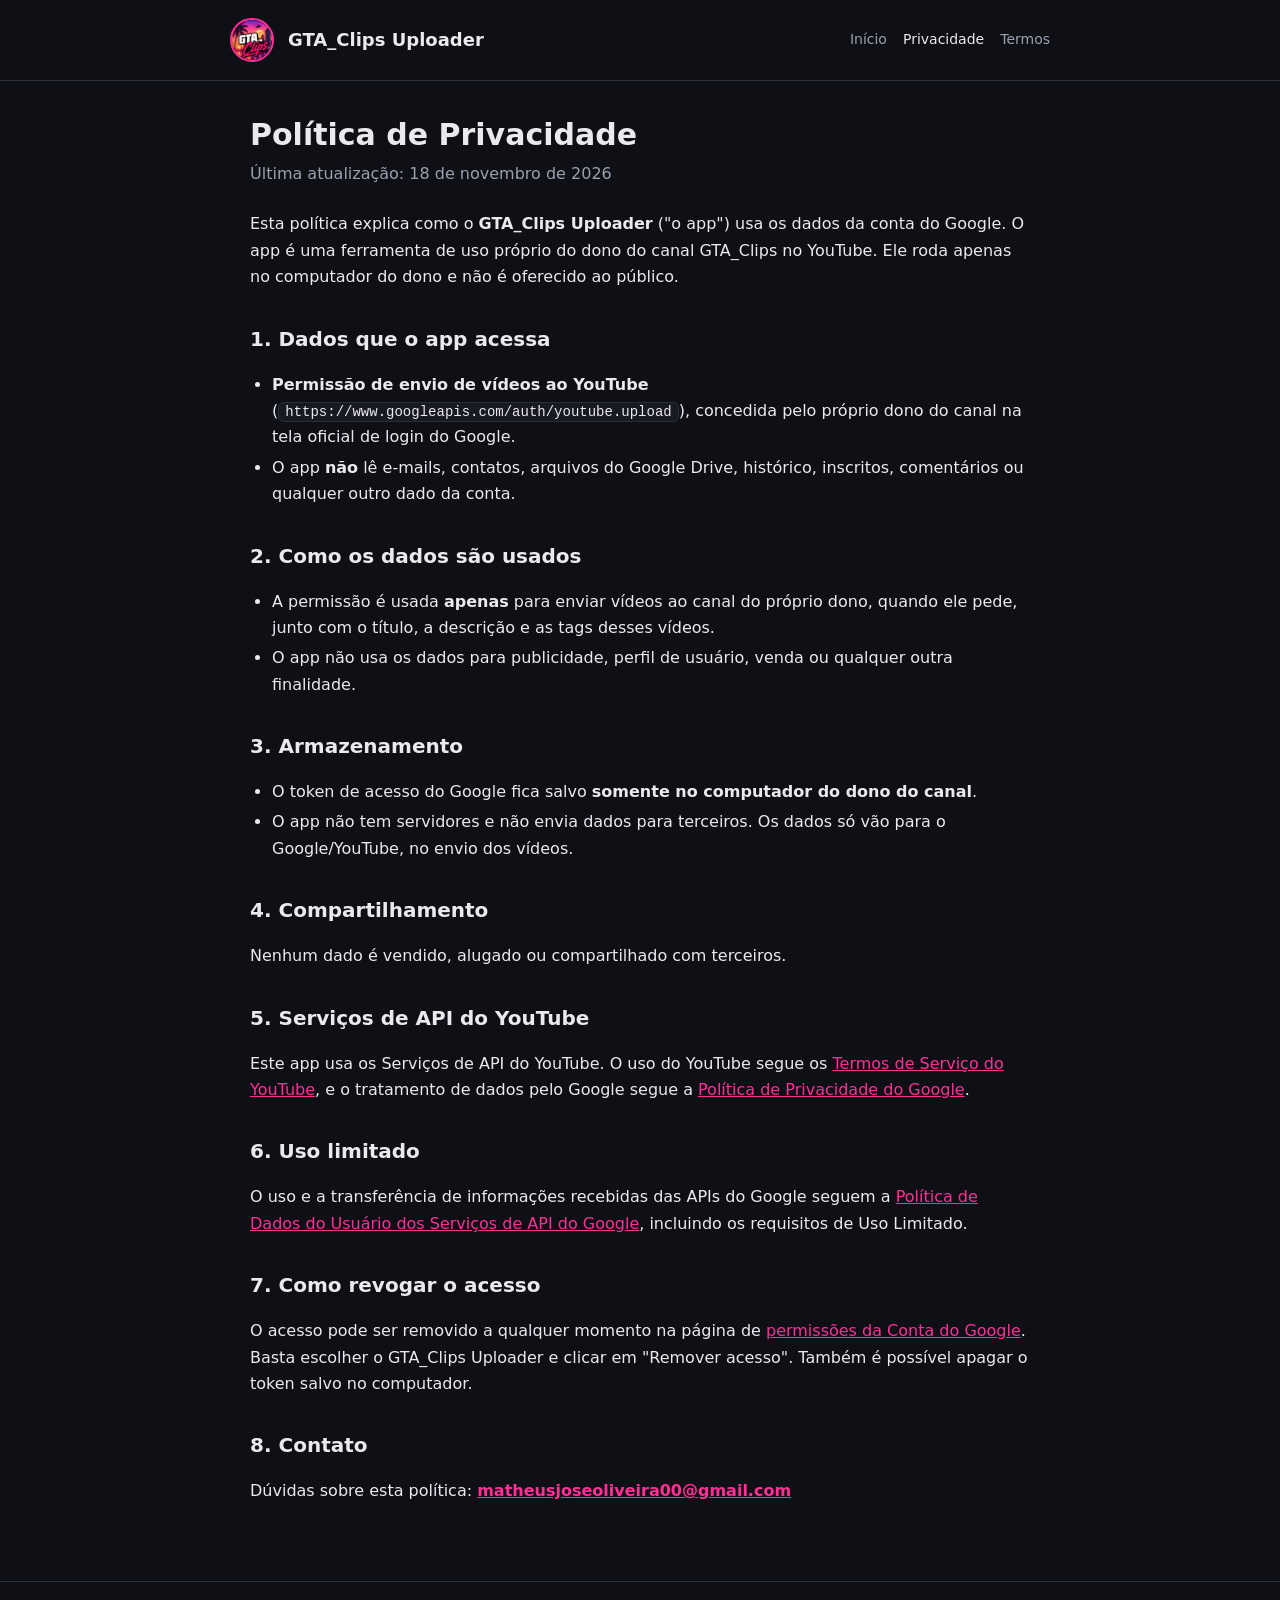
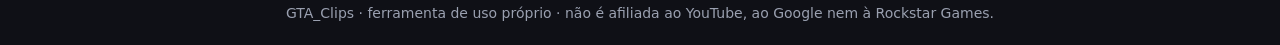
==== privacidade.html @ 021a4d5c "Site do GTA_Clips Uploader (início, privacidade e termos) Páginas públicas para a tela de consentime" ====
<!doctype html>
<html lang="pt-BR">
<head>
<meta charset="utf-8">
<meta name="viewport" content="width=device-width, initial-scale=1">
<title>Política de Privacidade · GTA_Clips Uploader</title>
<link rel="icon" href="logo.png">
<link rel="stylesheet" href="estilo.css">
</head>
<body>
<header>
  <div class="barra">
    <img src="logo.png" alt="Logo do canal GTA_Clips">
    <span class="marca">GTA_Clips Uploader</span>
    <nav>
      <a href="index.html">Início</a>
      <a href="privacidade.html" class="atual">Privacidade</a>
      <a href="termos.html">Termos</a>
    </nav>
  </div>
</header>
<main>
  <h1>Política de Privacidade</h1>
  <p class="sub">Última atualização: 18 de novembro de 2026</p>

  <p>Esta política explica como o <strong>GTA_Clips Uploader</strong> ("o app") usa os dados da conta do
  Google. O app é uma ferramenta de uso próprio do dono do canal GTA_Clips no YouTube. Ele roda apenas
  no computador do dono e não é oferecido ao público.</p>

  <h2>1. Dados que o app acessa</h2>
  <ul>
    <li><strong>Permissão de envio de vídeos ao YouTube</strong> (<code>https://www.googleapis.com/auth/youtube.upload</code>),
    concedida pelo próprio dono do canal na tela oficial de login do Google.</li>
    <li>O app <strong>não</strong> lê e-mails, contatos, arquivos do Google Drive, histórico, inscritos,
    comentários ou qualquer outro dado da conta.</li>
  </ul>

  <h2>2. Como os dados são usados</h2>
  <ul>
    <li>A permissão é usada <strong>apenas</strong> para enviar vídeos ao canal do próprio dono, quando ele
    pede, junto com o título, a descrição e as tags desses vídeos.</li>
    <li>O app não usa os dados para publicidade, perfil de usuário, venda ou qualquer outra finalidade.</li>
  </ul>

  <h2>3. Armazenamento</h2>
  <ul>
    <li>O token de acesso do Google fica salvo <strong>somente no computador do dono do canal</strong>.</li>
    <li>O app não tem servidores e não envia dados para terceiros. Os dados só vão para o Google/YouTube,
    no envio dos vídeos.</li>
  </ul>

  <h2>4. Compartilhamento</h2>
  <p>Nenhum dado é vendido, alugado ou compartilhado com terceiros.</p>

  <h2>5. Serviços de API do YouTube</h2>
  <p>Este app usa os Serviços de API do YouTube. O uso do YouTube segue os
  <a href="https://www.youtube.com/t/terms" target="_blank" rel="noopener">Termos de Serviço do YouTube</a>,
  e o tratamento de dados pelo Google segue a
  <a href="https://policies.google.com/privacy" target="_blank" rel="noopener">Política de Privacidade do Google</a>.</p>

  <h2>6. Uso limitado</h2>
  <p>O uso e a transferência de informações recebidas das APIs do Google seguem a
  <a href="https://developers.google.com/terms/api-services-user-data-policy" target="_blank" rel="noopener">Política de Dados do Usuário dos Serviços de API do Google</a>,
  incluindo os requisitos de Uso Limitado.</p>

  <h2>7. Como revogar o acesso</h2>
  <p>O acesso pode ser removido a qualquer momento na página de
  <a href="https://myaccount.google.com/permissions" target="_blank" rel="noopener">permissões da Conta do Google</a>.
  Basta escolher o GTA_Clips Uploader e clicar em "Remover acesso". Também é possível apagar o token salvo no computador.</p>

  <h2>8. Contato</h2>
  <p>Dúvidas sobre esta política: <strong><a href="mailto:matheusjoseoliveira00@gmail.com">matheusjoseoliveira00@gmail.com</a></strong></p>
</main>
<footer>GTA_Clips · ferramenta de uso próprio · não é afiliada ao YouTube, ao Google nem à Rockstar Games.</footer>
</body>
</html>
---- estilo.css ----
:root {
  --bg: #0f1016; --card: #171923; --linha: #2a2d3a; --texto: #e9eaf0; --fraco: #9aa0b0;
  --rosa: #ff2d95; --roxo: #8a3ffc;
}
* { box-sizing: border-box; }
body {
  margin: 0; background: var(--bg); color: var(--texto);
  font: 16px/1.65 system-ui, "Segoe UI", Roboto, sans-serif;
}
a { color: var(--rosa); }
header {
  border-bottom: 1px solid var(--linha); padding: 18px 20px;
}
header .barra { max-width: 820px; margin: 0 auto; display: flex; align-items: center; gap: 14px; flex-wrap: wrap; }
header img { width: 44px; height: 44px; border-radius: 50%; border: 2px solid var(--rosa); }
header .marca { font-weight: 700; font-size: 18px; }
header nav { margin-left: auto; display: flex; gap: 16px; font-size: 14px; }
header nav a { color: var(--fraco); text-decoration: none; }
header nav a:hover, header nav a.atual { color: var(--texto); }
main { max-width: 820px; margin: 0 auto; padding: 36px 20px 60px; }
h1 { font-size: 30px; line-height: 1.2; margin: 0 0 8px; }
h2 { font-size: 20px; margin: 32px 0 8px; }
.sub { color: var(--fraco); margin: 0 0 24px; }
.cartao { background: var(--card); border: 1px solid var(--linha); border-radius: 12px; padding: 18px 20px; margin: 16px 0; }
ul { padding-left: 22px; }
li { margin: 4px 0; }
code { background: var(--card); border: 1px solid var(--linha); border-radius: 6px; padding: 1px 6px; font-size: 14px; }
footer { border-top: 1px solid var(--linha); color: var(--fraco); font-size: 14px; padding: 20px; text-align: center; }
@media (max-width: 560px) { header nav { margin-left: 0; width: 100%; } h1 { font-size: 25px; } }
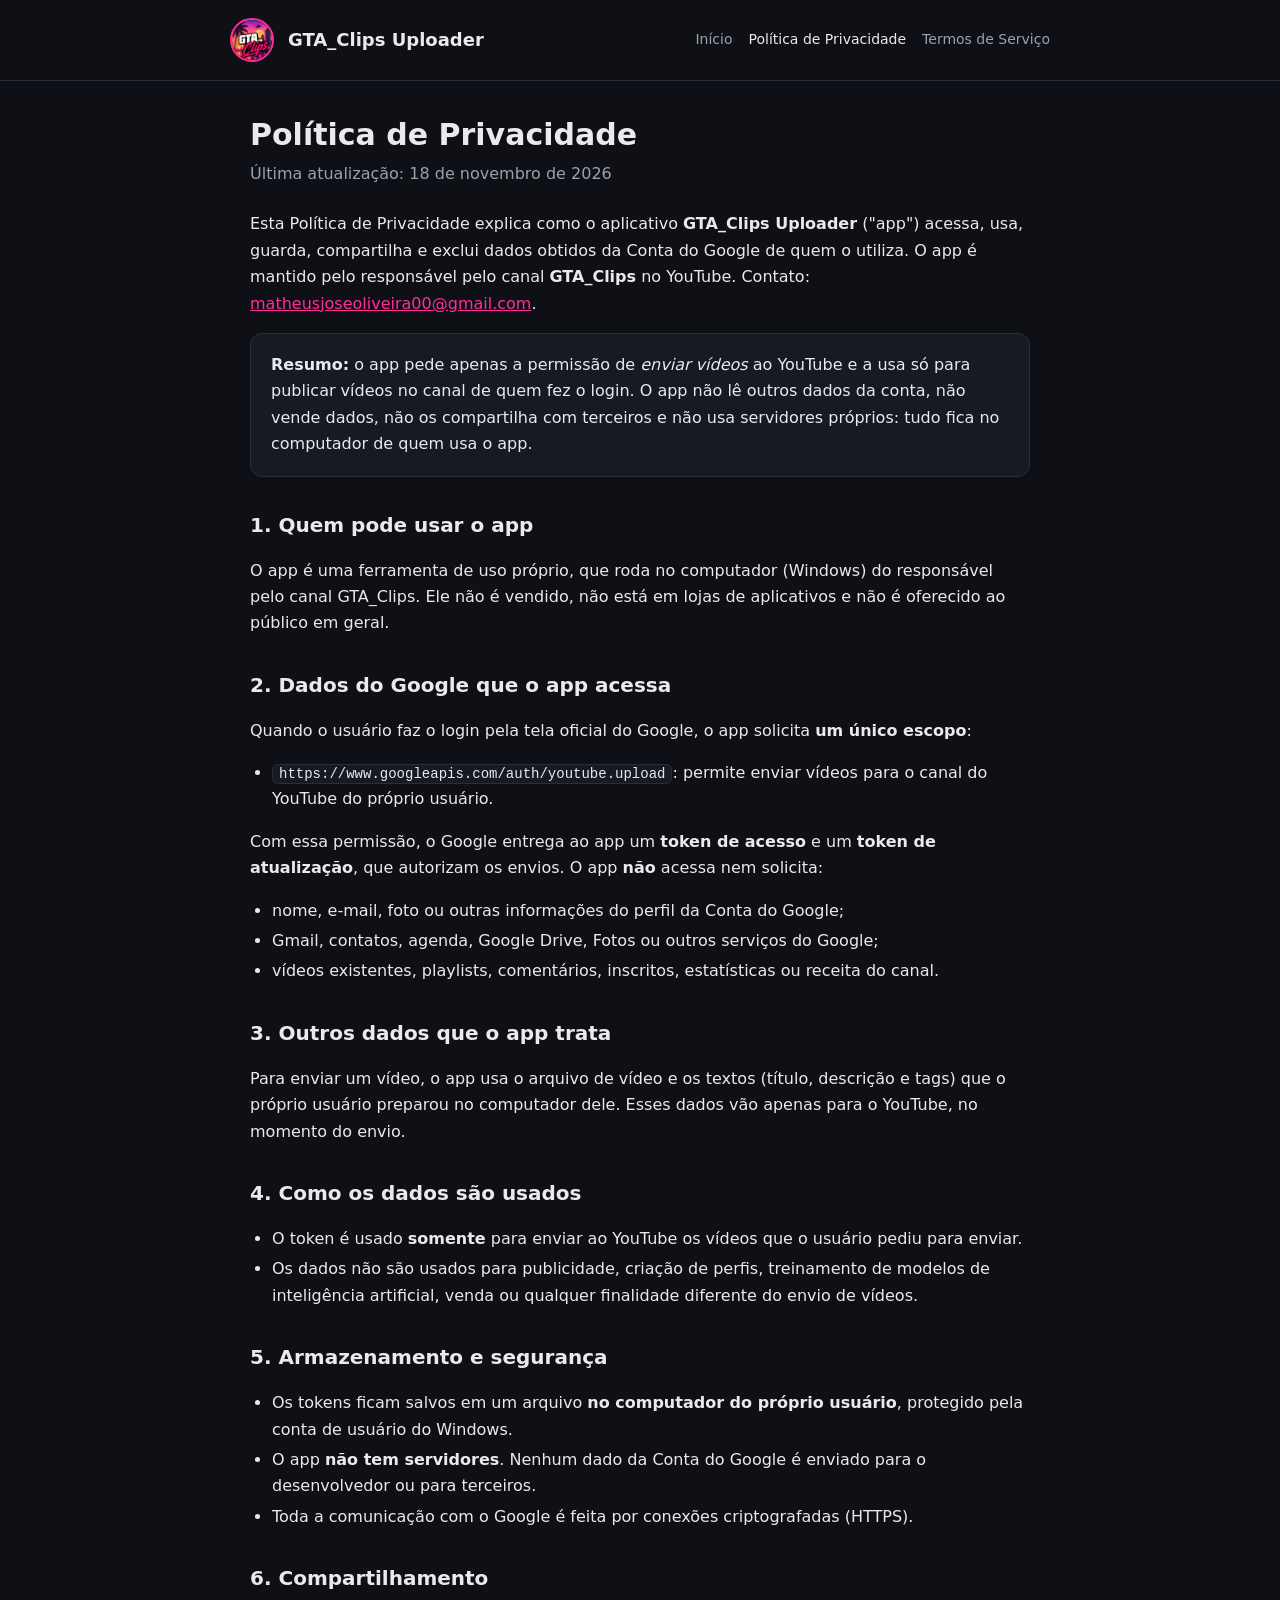
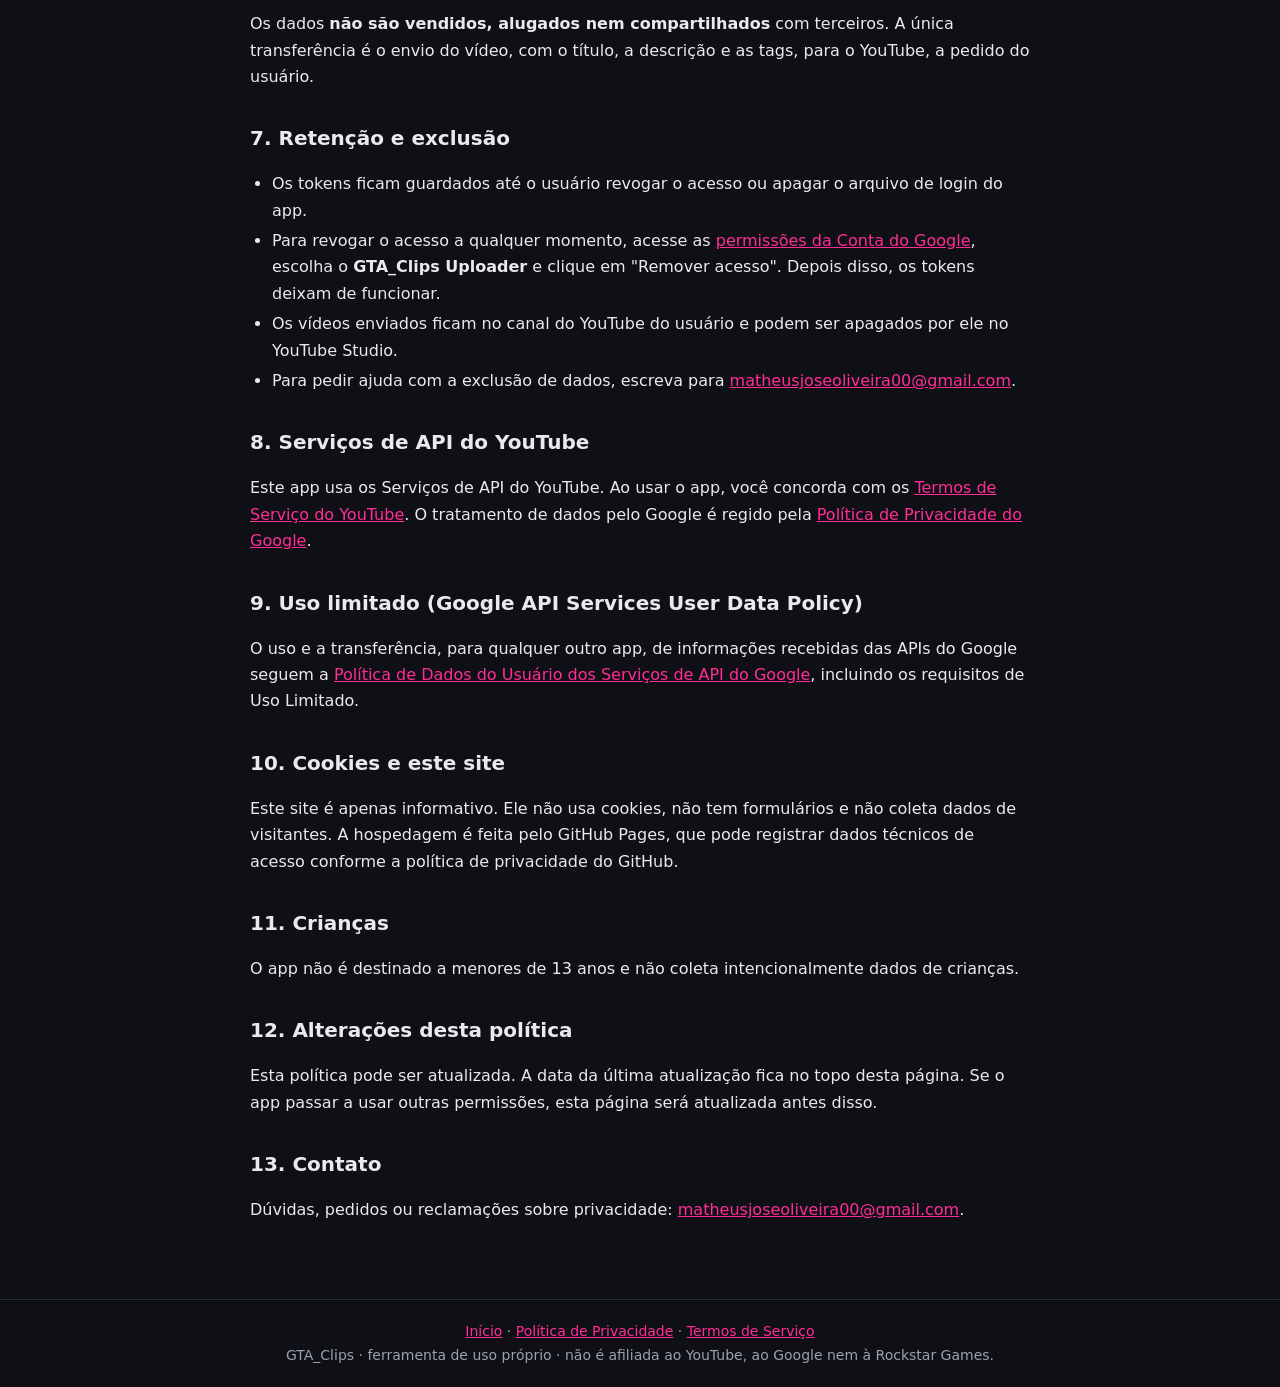
==== commit acabf2fe: "Política de Privacidade detalhada e links visíveis - Política descreve o escopo usado, o que não é a" ====
--- a/privacidade.html
+++ b/privacidade.html
@@ -4,6 +4,7 @@
 <meta charset="utf-8">
 <meta name="viewport" content="width=device-width, initial-scale=1">
 <title>Política de Privacidade · GTA_Clips Uploader</title>
+<meta name="description" content="Política de Privacidade do GTA_Clips Uploader: quais dados do Google são acessados, como são usados, guardados e excluídos.">
 <link rel="icon" href="logo.png">
 <link rel="stylesheet" href="estilo.css">
 </head>
@@ -14,8 +15,8 @@
     <span class="marca">GTA_Clips Uploader</span>
     <nav>
       <a href="index.html">Início</a>
-      <a href="privacidade.html" class="atual">Privacidade</a>
-      <a href="termos.html">Termos</a>
+      <a href="privacidade.html" class="atual">Política de Privacidade</a>
+      <a href="termos.html">Termos de Serviço</a>
     </nav>
   </div>
 </header>
@@ -23,54 +24,101 @@
   <h1>Política de Privacidade</h1>
   <p class="sub">Última atualização: 18 de novembro de 2026</p>
 
-  <p>Esta política explica como o <strong>GTA_Clips Uploader</strong> ("o app") usa os dados da conta do
-  Google. O app é uma ferramenta de uso próprio do dono do canal GTA_Clips no YouTube. Ele roda apenas
-  no computador do dono e não é oferecido ao público.</p>
+  <p>Esta Política de Privacidade explica como o aplicativo <strong>GTA_Clips Uploader</strong> ("app")
+  acessa, usa, guarda, compartilha e exclui dados obtidos da Conta do Google de quem o utiliza.
+  O app é mantido pelo responsável pelo canal <strong>GTA_Clips</strong> no YouTube. Contato:
+  <a href="mailto:matheusjoseoliveira00@gmail.com">matheusjoseoliveira00@gmail.com</a>.</p>
 
-  <h2>1. Dados que o app acessa</h2>
+  <div class="cartao">
+    <p style="margin:0"><strong>Resumo:</strong> o app pede apenas a permissão de <em>enviar vídeos</em> ao
+    YouTube e a usa só para publicar vídeos no canal de quem fez o login. O app não lê outros dados da
+    conta, não vende dados, não os compartilha com terceiros e não usa servidores próprios: tudo fica
+    no computador de quem usa o app.</p>
+  </div>
+
+  <h2>1. Quem pode usar o app</h2>
+  <p>O app é uma ferramenta de uso próprio, que roda no computador (Windows) do responsável pelo canal
+  GTA_Clips. Ele não é vendido, não está em lojas de aplicativos e não é oferecido ao público em geral.</p>
+
+  <h2>2. Dados do Google que o app acessa</h2>
+  <p>Quando o usuário faz o login pela tela oficial do Google, o app solicita <strong>um único escopo</strong>:</p>
   <ul>
-    <li><strong>Permissão de envio de vídeos ao YouTube</strong> (<code>https://www.googleapis.com/auth/youtube.upload</code>),
-    concedida pelo próprio dono do canal na tela oficial de login do Google.</li>
-    <li>O app <strong>não</strong> lê e-mails, contatos, arquivos do Google Drive, histórico, inscritos,
-    comentários ou qualquer outro dado da conta.</li>
+    <li><code>https://www.googleapis.com/auth/youtube.upload</code>: permite enviar vídeos para o canal do
+    YouTube do próprio usuário.</li>
+  </ul>
+  <p>Com essa permissão, o Google entrega ao app um <strong>token de acesso</strong> e um <strong>token de
+  atualização</strong>, que autorizam os envios. O app <strong>não</strong> acessa nem solicita:</p>
+  <ul>
+    <li>nome, e-mail, foto ou outras informações do perfil da Conta do Google;</li>
+    <li>Gmail, contatos, agenda, Google Drive, Fotos ou outros serviços do Google;</li>
+    <li>vídeos existentes, playlists, comentários, inscritos, estatísticas ou receita do canal.</li>
   </ul>
 
-  <h2>2. Como os dados são usados</h2>
+  <h2>3. Outros dados que o app trata</h2>
+  <p>Para enviar um vídeo, o app usa o arquivo de vídeo e os textos (título, descrição e tags) que
+  o próprio usuário preparou no computador dele. Esses dados vão apenas para o YouTube, no momento do envio.</p>
+
+  <h2>4. Como os dados são usados</h2>
   <ul>
-    <li>A permissão é usada <strong>apenas</strong> para enviar vídeos ao canal do próprio dono, quando ele
-    pede, junto com o título, a descrição e as tags desses vídeos.</li>
-    <li>O app não usa os dados para publicidade, perfil de usuário, venda ou qualquer outra finalidade.</li>
+    <li>O token é usado <strong>somente</strong> para enviar ao YouTube os vídeos que o usuário pediu para enviar.</li>
+    <li>Os dados não são usados para publicidade, criação de perfis, treinamento de modelos de inteligência
+    artificial, venda ou qualquer finalidade diferente do envio de vídeos.</li>
   </ul>
 
-  <h2>3. Armazenamento</h2>
+  <h2>5. Armazenamento e segurança</h2>
   <ul>
-    <li>O token de acesso do Google fica salvo <strong>somente no computador do dono do canal</strong>.</li>
-    <li>O app não tem servidores e não envia dados para terceiros. Os dados só vão para o Google/YouTube,
-    no envio dos vídeos.</li>
+    <li>Os tokens ficam salvos em um arquivo <strong>no computador do próprio usuário</strong>, protegido pela
+    conta de usuário do Windows.</li>
+    <li>O app <strong>não tem servidores</strong>. Nenhum dado da Conta do Google é enviado para o
+    desenvolvedor ou para terceiros.</li>
+    <li>Toda a comunicação com o Google é feita por conexões criptografadas (HTTPS).</li>
   </ul>
 
-  <h2>4. Compartilhamento</h2>
-  <p>Nenhum dado é vendido, alugado ou compartilhado com terceiros.</p>
+  <h2>6. Compartilhamento</h2>
+  <p>Os dados <strong>não são vendidos, alugados nem compartilhados</strong> com terceiros. A única
+  transferência é o envio do vídeo, com o título, a descrição e as tags, para o YouTube, a pedido do usuário.</p>
 
-  <h2>5. Serviços de API do YouTube</h2>
-  <p>Este app usa os Serviços de API do YouTube. O uso do YouTube segue os
-  <a href="https://www.youtube.com/t/terms" target="_blank" rel="noopener">Termos de Serviço do YouTube</a>,
-  e o tratamento de dados pelo Google segue a
+  <h2>7. Retenção e exclusão</h2>
+  <ul>
+    <li>Os tokens ficam guardados até o usuário revogar o acesso ou apagar o arquivo de login do app.</li>
+    <li>Para revogar o acesso a qualquer momento, acesse as
+    <a href="https://myaccount.google.com/permissions" target="_blank" rel="noopener">permissões da Conta do Google</a>,
+    escolha o <strong>GTA_Clips Uploader</strong> e clique em "Remover acesso". Depois disso, os tokens deixam de funcionar.</li>
+    <li>Os vídeos enviados ficam no canal do YouTube do usuário e podem ser apagados por ele no YouTube Studio.</li>
+    <li>Para pedir ajuda com a exclusão de dados, escreva para
+    <a href="mailto:matheusjoseoliveira00@gmail.com">matheusjoseoliveira00@gmail.com</a>.</li>
+  </ul>
+
+  <h2>8. Serviços de API do YouTube</h2>
+  <p>Este app usa os Serviços de API do YouTube. Ao usar o app, você concorda com os
+  <a href="https://www.youtube.com/t/terms" target="_blank" rel="noopener">Termos de Serviço do YouTube</a>.
+  O tratamento de dados pelo Google é regido pela
   <a href="https://policies.google.com/privacy" target="_blank" rel="noopener">Política de Privacidade do Google</a>.</p>
 
-  <h2>6. Uso limitado</h2>
-  <p>O uso e a transferência de informações recebidas das APIs do Google seguem a
+  <h2>9. Uso limitado (Google API Services User Data Policy)</h2>
+  <p>O uso e a transferência, para qualquer outro app, de informações recebidas das APIs do Google seguem a
   <a href="https://developers.google.com/terms/api-services-user-data-policy" target="_blank" rel="noopener">Política de Dados do Usuário dos Serviços de API do Google</a>,
   incluindo os requisitos de Uso Limitado.</p>
 
-  <h2>7. Como revogar o acesso</h2>
-  <p>O acesso pode ser removido a qualquer momento na página de
-  <a href="https://myaccount.google.com/permissions" target="_blank" rel="noopener">permissões da Conta do Google</a>.
-  Basta escolher o GTA_Clips Uploader e clicar em "Remover acesso". Também é possível apagar o token salvo no computador.</p>
+  <h2>10. Cookies e este site</h2>
+  <p>Este site é apenas informativo. Ele não usa cookies, não tem formulários e não coleta dados de
+  visitantes. A hospedagem é feita pelo GitHub Pages, que pode registrar dados técnicos de acesso
+  conforme a política de privacidade do GitHub.</p>
 
-  <h2>8. Contato</h2>
-  <p>Dúvidas sobre esta política: <strong><a href="mailto:matheusjoseoliveira00@gmail.com">matheusjoseoliveira00@gmail.com</a></strong></p>
+  <h2>11. Crianças</h2>
+  <p>O app não é destinado a menores de 13 anos e não coleta intencionalmente dados de crianças.</p>
+
+  <h2>12. Alterações desta política</h2>
+  <p>Esta política pode ser atualizada. A data da última atualização fica no topo desta página. Se o app
+  passar a usar outras permissões, esta página será atualizada antes disso.</p>
+
+  <h2>13. Contato</h2>
+  <p>Dúvidas, pedidos ou reclamações sobre privacidade:
+  <a href="mailto:matheusjoseoliveira00@gmail.com">matheusjoseoliveira00@gmail.com</a>.</p>
 </main>
-<footer>GTA_Clips · ferramenta de uso próprio · não é afiliada ao YouTube, ao Google nem à Rockstar Games.</footer>
+<footer>
+  <a href="index.html">Início</a> · <a href="privacidade.html">Política de Privacidade</a> · <a href="termos.html">Termos de Serviço</a><br>
+  GTA_Clips · ferramenta de uso próprio · não é afiliada ao YouTube, ao Google nem à Rockstar Games.
+</footer>
 </body>
 </html>
